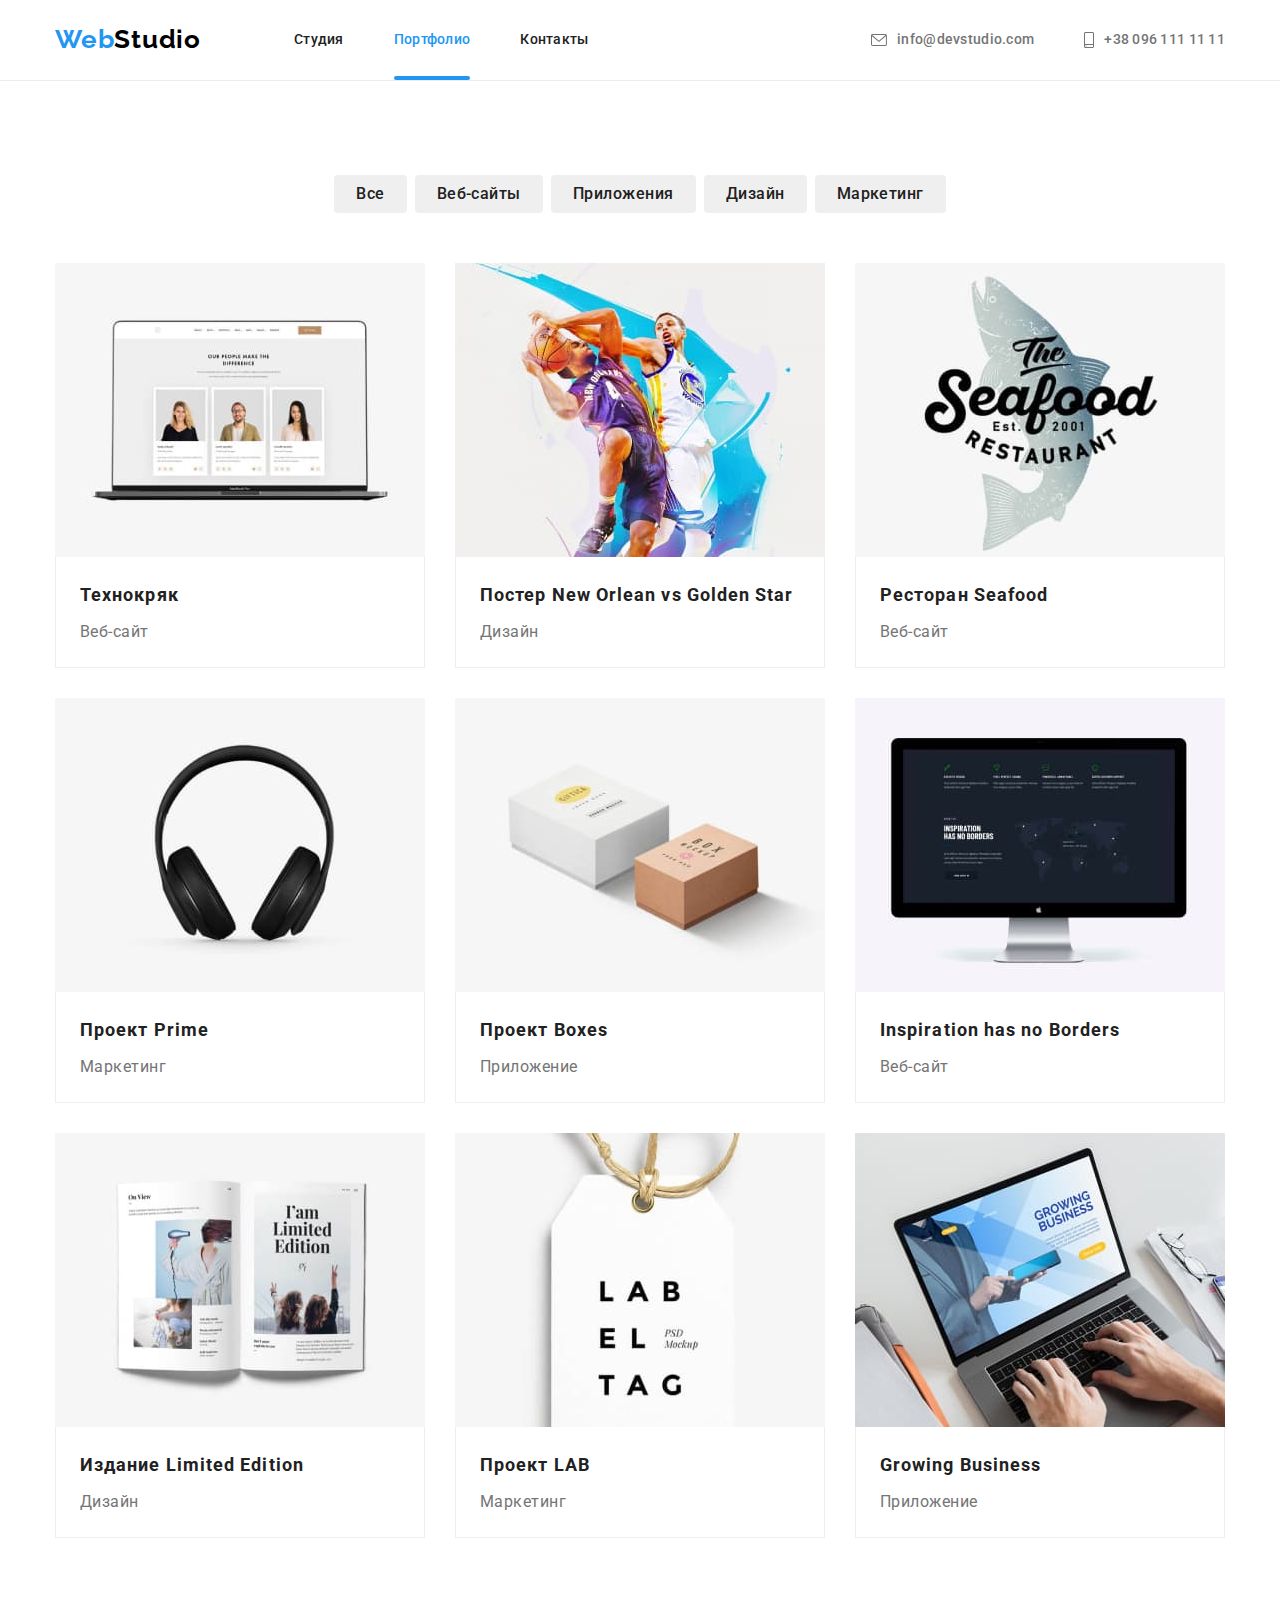
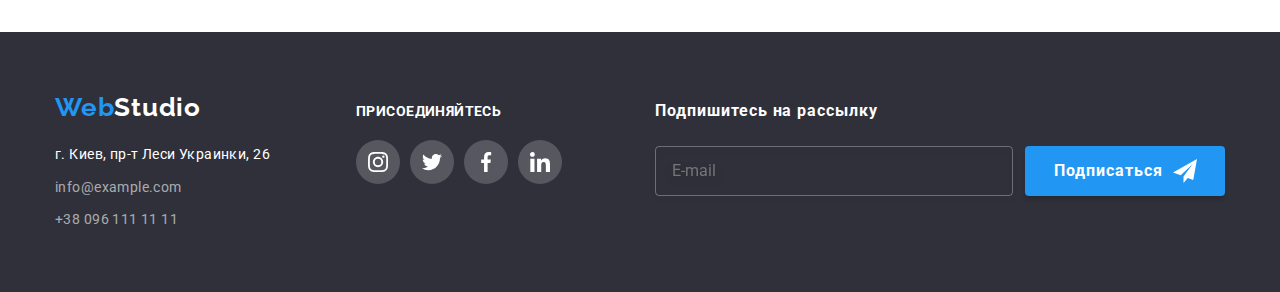
==== portfolio.html @ b0abca19 "Initial commit" ====
<!DOCTYPE html>
<html lang="ru">
  <head>
    <meta charset="UTF-8" />
    <meta http-equiv="X-UA-Compatible" content="IE=edge" />
    <meta name="viewport" content="width=device-width, initial-scale=1.0" />
    <title>WebStudio</title>
    <link
      href="https://fonts.googleapis.com/css2?family=Raleway:wght@700&family=Roboto:wght@400;500;700;900&display=swap"
      rel="stylesheet"
    />
    <link
      rel="stylesheet"
      href="https://cdnjs.cloudflare.com/ajax/libs/modern-normalize/1.1.0/modern-normalize.min.css"
    />
    <link rel="stylesheet" href="./css/portfolio.css" />
  </head>

  <body>
    <header class="page-header">
      <div class="container nav-box">
        <nav class="site-nav">
          <a class="link-logo link" href="./index.html"
            ><span class="logo">Web</span>Studio</a
          >

          <ul class="site-nav-list list">
            <li class="site-nav-item">
              <a class="site-nav-link link" href="./index.html">Студия</a>
            </li>
            <li class="site-nav-item">
              <a class="site-nav-link link active-page" href="./portfolio.html"
                >Портфолио</a
              >
            </li>
            <li class="site-nav-item">
              <a class="site-nav-link link" href="./">Контакты</a>
            </li>
          </ul>
        </nav>
        <ul class="contact-list list">
          <li class="contact-list-item">
            <a class="contact-link link" href="mailto:info@devstudio.com">
              <svg class="contacts-icon" width="16px" height="12px">
                <use href="./image/icon/sprite.svg#icon-mail"></use>
              </svg>
              info@devstudio.com</a
            >
          </li>
          <li class="contact-list-item">
            <a class="contact-link link" href="tel:+380961111111">
              <svg class="contacts-icon" width="10px" height="16px">
                <use href="./image/icon/sprite.svg#icon-phone"></use>
              </svg>
              +38 096 111 11 11</a
            >
          </li>
        </ul>
      </div>
    </header>

    <main>
      <section class="section">
        <div class="container">
          <ul class="list list-btn">
            <li class="list-btn-item">
              <button class="btn" type="button">Все</button>
            </li>
            <li class="list-btn-item">
              <button class="btn" type="button">Веб-сайты</button>
            </li>
            <li class="list-btn-item">
              <button class="btn" type="button">Приложения</button>
            </li>
            <li class="list-btn-item">
              <button class="btn" type="button">Дизайн</button>
            </li>
            <li class="list-btn-item">
              <button class="btn" type="button">Маркетинг</button>
            </li>
          </ul>

          <ul class="list list-cards">
            <li class="list-cards-item">
              <a class="link-cards" href="">
                <div class="description">
                  <img
                    class="image"
                    width="370"
                    src="./image/portfolio/technohryak.jpg"
                    alt="Технохряк"
                  />
                  <p class="text-description">
                    Ресурс предлагает комплексные предложения с разным уровнем
                    функционала и сервисов. Все это позволит посетителю получить
                    исчерпывающие сведения о компании или частном лице.
                  </p>
                </div>
                <div class="cards-name">
                  <h2 class="main-content-title">Технокряк</h2>
                  <p class="main-content-item">Веб-сайт</p>
                </div>
              </a>
            </li>
            <li class="list-cards-item">
              <a class="link-cards" href="">
                <div class="description">
                  <img
                    class="image"
                    width="370"
                    src="./image/portfolio/poster.jpg"
                    alt="Постер"
                  />
                  <p class="text-description">
                    Ресурс предлагает комплексные предложения с разным уровнем
                    функционала и сервисов. Все это позволит посетителю получить
                    исчерпывающие сведения о компании или частном лице.
                  </p>
                </div>
                <div class="cards-name">
                  <h2 class="main-content-title">
                    Постер <span lang="en">New Orlean vs Golden Star</span>
                  </h2>
                  <p class="main-content-item">Дизайн</p>
                </div>
              </a>
            </li>
            <li class="list-cards-item">
              <a class="link-cards" href="">
                <div class="description">
                  <img
                    class="image"
                    width="370"
                    src="./image/portfolio/restoraunt.jpg"
                    alt="Ресторан"
                  />
                  <p class="text-description">
                    Ресурс предлагает комплексные предложения с разным уровнем
                    функционала и сервисов. Все это позволит посетителю получить
                    исчерпывающие сведения о компании или частном лице.
                  </p>
                </div>
                <div class="cards-name">
                  <h2 class="main-content-title">
                    Ресторан <span lang="en">Seafood</span>
                  </h2>
                  <p class="main-content-item">Веб-сайт</p>
                </div>
              </a>
            </li>
            <li class="list-cards-item">
              <a class="link-cards" href="">
                <div class="description">
                  <img
                    class="image"
                    width="370"
                    src="./image/portfolio/projectprime.jpg"
                    alt="Проэкт прайм"
                  />
                  <p class="text-description">
                    Ресурс предлагает комплексные предложения с разным уровнем
                    функционала и сервисов. Все это позволит посетителю получить
                    исчерпывающие сведения о компании или частном лице.
                  </p>
                </div>
                <div class="cards-name">
                  <h2 class="main-content-title">
                    Проект <span lang="en">Prime</span>
                  </h2>
                  <p class="main-content-item">Маркетинг</p>
                </div>
              </a>
            </li>
            <li class="list-cards-item">
              <a class="link-cards" href="">
                <div class="description">
                  <img
                    class="image"
                    width="370"
                    src="./image/portfolio/boxes.jpg"
                    alt="Проэкт коробки"
                  />
                  <p class="text-description">
                    Ресурс предлагает комплексные предложения с разным уровнем
                    функционала и сервисов. Все это позволит посетителю получить
                    исчерпывающие сведения о компании или частном лице.
                  </p>
                </div>
                <div class="cards-name">
                  <h2 class="main-content-title">Проект <span>Boxes</span></h2>
                  <p class="main-content-item">Приложение</p>
                </div>
              </a>
            </li>
            <li class="list-cards-item">
              <a class="link-cards" href="">
                <div class="description">
                  <img
                    class="image"
                    width="370"
                    src="./image/portfolio/inspiration.jpg"
                    alt="Технохряк"
                  />
                  <p class="text-description">
                    Ресурс предлагает комплексные предложения с разным уровнем
                    функционала и сервисов. Все это позволит посетителю получить
                    исчерпывающие сведения о компании или частном лице.
                  </p>
                </div>
                <div class="cards-name">
                  <h2 class="main-content-title" lang="en">
                    Inspiration has no Borders
                  </h2>
                  <p class="main-content-item">Веб-сайт</p>
                </div>
              </a>
            </li>
            <li class="list-cards-item">
              <a class="link-cards" href="">
                <div class="description">
                  <img
                    class="image"
                    width="370"
                    src="./image/portfolio/limited.jpg"
                    alt="Издание лимитед"
                  />
                  <p class="text-description">
                    Ресурс предлагает комплексные предложения с разным уровнем
                    функционала и сервисов. Все это позволит посетителю получить
                    исчерпывающие сведения о компании или частном лице.
                  </p>
                </div>
                <div class="cards-name">
                  <h2 class="main-content-title">
                    Издание <span lang="en">Limited Edition</span>
                  </h2>
                  <p class="main-content-item">Дизайн</p>
                </div>
              </a>
            </li>
            <li class="list-cards-item">
              <a class="link-cards" href="">
                <div class="description">
                  <img
                    class="image"
                    width="370"
                    src="./image/portfolio/lab.jpg"
                    alt="Проэкт лаборатория"
                  />
                  <p class="text-description">
                    Ресурс предлагает комплексные предложения с разным уровнем
                    функционала и сервисов. Все это позволит посетителю получить
                    исчерпывающие сведения о компании или частном лице.
                  </p>
                </div>
                <div class="cards-name">
                  <h2 class="main-content-title">
                    Проект <span lang="en">LAB</span>
                  </h2>
                  <p class="main-content-item">Маркетинг</p>
                </div>
              </a>
            </li>
            <li class="list-cards-item">
              <a class="link-cards" href="">
                <div class="description">
                  <img
                    class="image"
                    width="370"
                    src="./image/portfolio/growing.jpg"
                    alt="Гроувинг бизнес"
                  />
                  <p class="text-description">
                    Ресурс предлагает комплексные предложения с разным уровнем
                    функционала и сервисов. Все это позволит посетителю получить
                    исчерпывающие сведения о компании или частном лице.
                  </p>
                </div>
                <div class="cards-name">
                  <h2 class="main-content-title">
                    <span lang="en">Growing Business</span>
                  </h2>
                  <p class="main-content-item">Приложение</p>
                </div>
              </a>
            </li>
          </ul>
        </div>
      </section>
    </main>

    <footer class="footer">
      <div class="container foot">
        <div class="foot-left">
          <a class="link-logo link logo-foot" href="./index.html"
            ><span class="logo">Web</span
            ><span class="logo-item">Studio</span></a
          >
          <address class="foot-info">
            <p class="address">г. Киев, пр-т Леси Украинки, 26</p>
            <ul class="list">
              <li class="foot-list">
                <a class="address-item link" href="mailto:info@example.com"
                  >info@example.com</a
                >
              </li>
              <li class="foot-list">
                <a class="address-item link" href="tel:+380961111111"
                  >+38 096 111 11 11</a
                >
              </li>
            </ul>
          </address>
        </div>
        <div class="foot-right">
          <p class="text-foot">присоединяйтесь</p>
          <ul class="list soc-list">
            <li class="soc-list-item">
              <a class="soc-link" href="">
                <svg class="foot-icon" width="20px" height="20px">
                  <use href="./image/icon/sprite.svg#icon-instagram"></use>
                </svg>
              </a>
            </li>
            <li class="soc-list-item">
              <a class="soc-link" href="">
                <svg class="foot-icon" width="20px" height="20px">
                  <use href="./image/icon/sprite.svg#icon-twitter"></use>
                </svg>
              </a>
            </li>
            <li class="soc-list-item">
              <a class="soc-link" href="">
                <svg class="foot-icon" width="20px" height="20px">
                  <use href="./image/icon/sprite.svg#icon-facebook"></use>
                </svg>
              </a>
            </li>
            <li class="soc-list-item">
              <a class="soc-link" href="">
                <svg class="foot-icon" width="20px" height="20px">
                  <use href="./image/icon/sprite.svg#icon-linkedin"></use>
                </svg>
              </a>
            </li>
          </ul>
        </div>
        <div class="foot-form">
          <strong class="foot-label">Подпишитесь на рассылку</strong>
          <div class="form">
            <form></form>
            <input placeholder="E-mail" class="form-foot" type="email" name="user-mail">
        
            <button class="btn-foot" type="submit">
              Подписаться
              <svg class="foot-icon-form" width="24px" height="24px">
                <use href="./image/icon/sprite-form.svg#icon-airplane"></use>
              </svg>
            </button>
          </div>
        
        </div>
      </div>
    </footer>
  </body>
</html>
---- css/portfolio.css ----
:root {
  --primary-text-color: #212121;
  --secondary-text-color: #757575;
  --primary-white-color: #ffffff;
  --accent-color: #2196f3;
  --duration: 250ms;
  --timing-function: cubic-bezier(0.4, 0, 0.2, 1);
}

body {
  background-color: var(--primary-white-color);
  font-family: "Roboto", sans-serif;
}

a {
  color: var(--primary-text-color);
  text-decoration: none;
}

.container {
  width: 1200px;
  padding-left: 15px;
  padding-right: 15px;
  margin-left: auto;
  margin-right: auto;
}

.section {
  padding-top: 94px;
  padding-bottom: 94px;
}

h1,
h2,
h3,
p,
ul {
  padding: 0;
  margin: 0;
}

img {
  display: block;
}

.link-logo {
  color: #000000;
  font-family: "Raleway", sans-serif;
  font-weight: 700;
  font-size: 26px;
  line-height: 1.19;
  letter-spacing: 0.03em;
  margin-right: 93px;
  padding-top: 24px;
  padding-bottom: 25px;
  display: inline-block;
}

.logo {
  color: var(--accent-color);
}

.active-page {
  color: var(--accent-color);
}

.site-nav-list {
  font-weight: 500;
  font-size: 14px;
  line-height: 1.14;
  letter-spacing: 0.02em;
  color: var(--primary-text-color);
  display: flex;
  width: 294px;
}

.site-nav-link {
  display: inline-block;
  position: relative;
  padding-top: 32px;
  padding-bottom: 32px;
  transition: color var(--duration) var(--timing-function);
}

.active-page::after {
  position: absolute;
  bottom: 0;
  left: 0;
  content: "";
  display: block;
  width: 100%;
  height: 4px;
  background-color: #2196f3;
  border-radius: 2px;
}

.site-nav-link:hover::after {
  position: absolute;
  bottom: 0;
  left: 0;
  content: "";
  display: block;
  width: 100%;
  height: 4px;
  background-color: #2196f3;
  border-radius: 2px;
}

.site-nav-link:hover,
.site-nav-link:focus {
  color: var(--accent-color);
}

.site-nav-item {
  color: black;
}

.site-nav {
  display: flex;
}

.site-nav-item:not(:last-child) {
  margin-right: 50px;
}

.page-header {
  border-bottom: 1px solid #ececec;
}

.nav-box {
  display: flex;
  align-items: center;
}

nav {
  margin-right: auto;
}

.list {
  list-style-type: none;
}

.contact-list {
  display: flex;
}

.contact-list-item:not(:last-child) {
  margin-right: 50px;
}

.contact-link {
  font-weight: 500;
  font-size: 14px;
  line-height: 1.14;
  letter-spacing: 0.02em;
  color: var(--secondary-text-color);
  display: flex;
  padding-top: 32px;
  padding-bottom: 32px;
  align-items: center;
  transition: color var(--duration) var(--timing-function);
}

.contact-link:hover,
.contact-link:focus {
  color: var(--accent-color);
}

.contacts-icon {
  margin-right: 10px;
  fill: currentColor;
}

.btn {
  font-family: inherit;
  font-weight: 500;
  font-size: 16px;
  line-height: 1.62;
  letter-spacing: 0.03em;
  color: var(--primary-text-color);
  border: none;
  padding: 6px 22px;
  border-radius: 4px;
  cursor: pointer;
  transition: background-color var(--duration) var(--timing-function),
    color var(--duration) var(--timing-function),
    box-shadow var(--duration) var(--timing-function);
}

.btn:hover,
.btn:focus {
  color: var(--primary-white-color);
  background-color: var(--accent-color);
  box-shadow: 0px 3px 1px rgba(0, 0, 0, 0.1), 0px 1px 2px rgba(0, 0, 0, 0.08),
    0px 2px 2px rgba(0, 0, 0, 0.12);
}

.list-btn {
  display: flex;
  justify-content: center;
  margin-bottom: 50px;
}

.list-btn-item:not(:last-child) {
  margin-right: 8px;
}

.main-content-title {
  font-weight: 700;
  font-size: 18px;
  line-height: 2;
  letter-spacing: 0.06em;
  margin-bottom: 4px;
}

.main-content-item {
  color: var(--secondary-text-color);
  line-height: 1.87;
  letter-spacing: 0.03em;
}

.list-cards {
  display: flex;
  flex-wrap: wrap;
}

.list-cards-item {
  margin-right: 30px;
  margin-bottom: 30px;
}

.list-cards-item:nth-child(3n) {
  margin-right: 0;
}

.list-cards-item:nth-child(n + 7) {
  margin-bottom: 0;
}

.cards-name {
  padding: 20px 24px;
  border-bottom-width: 1px;
  border-bottom-style: solid;
  border-bottom-color: #eeeeee;
  border-right-width: 1px;
  border-right-style: solid;
  border-right-color: #eeeeee;
  border-left-width: 1px;
  border-left-style: solid;
  border-left-color: #eeeeee;
}

.link-cards {
  display: block;
  transition: box-shadow var(--duration) var(--timing-function);
}

.link-cards:hover,
.link-cards:focus {
  box-shadow: 0px 1px 1px rgba(0, 0, 0, 0.12), 0px 4px 4px rgba(0, 0, 0, 0.06),
    1px 4px 6px rgba(0, 0, 0, 0.16);
}

.link-cards:hover .text-description,
.link-cards:focus .text-description {
  transform: translateY(0);
}

.text-description {
  position: absolute;
  top: 0;
  left: 0;
  width: 100%;
  height: 100%;
  padding: 63px 24px;
  font-family: "Roboto";
  font-style: normal;
  font-weight: 400;
  font-size: 18px;
  line-height: 1.5;
  letter-spacing: 0.03em;
  color: #ffffff;
  background-color: rgba(33, 150, 243, 0.9);
  transform: translateY(101%);
  transition: transform var(--duration) var(--timing-function);
}

.image {
  display: block;
  width: auto;
  height: 100%;
}

.description {
  position: relative;
  overflow: hidden;
}

address {
  font-style: normal;
}

.footer {
  background-color: #2f303a;
  padding-top: 60px;
  padding-bottom: 60px;
}

.foot {
  display: flex;
  align-items: baseline;
}

.address {
  font-size: 14px;
  line-height: 1.71;
  letter-spacing: 0.03em;
  color: var(--primary-white-color);
  display: block;
  margin-bottom: 9px;
}

.address-item {
  font-size: 14px;
  line-height: 1.71;
  letter-spacing: 0.03em;
  color: rgba(255, 255, 255, 0.6);
}

.foot-list:not(:last-child) {
  margin-bottom: 9px;
}

.logo-item {
  font-weight: 700;
  font-size: 26px;
  line-height: 1.19;
  letter-spacing: 0.03em;
  color: var(--primary-white-color);
}

.logo-foot {
  display: block;
  margin-bottom: 20px;
  margin-right: 0;
  padding: 0;
}

.foot-left {
  width: 231px;
  margin-right: 70px;
}

.foot-right {
  width: 206px;
  display: block;
}

.text-foot {
  font-style: normal;
  font-weight: 700;
  font-size: 14px;
  line-height: 1.14;
  letter-spacing: 0.03em;
  text-transform: uppercase;
  color: var(--primary-white-color);
  margin-bottom: 20px;
}

.soc-list {
  display: flex;
}

.soc-list-item {
  background: rgba(255, 255, 255, 0.1);
  border-radius: 50%;
  width: 44px;
  height: 44px;
  display: flex;
  justify-content: center;
  align-items: center;
}

.soc-list-item:not(:last-child) {
  margin-right: 10px;
}

.foot-icon {
  fill: var(--primary-white-color);
}

.soc-link:hover,
.soc-link:focus {
  background-color: var(--accent-color);
}

.soc-link {
  display: flex;
  justify-content: center;
  align-items: center;
  width: 100%;
  height: 100%;
  background: rgba(255, 255, 255, 0.1);
  border-radius: 50px;
  transition: background-color var(--duration) var(--timing-function);
}

.foot-form {
  display: block;
  margin-left: 93px;
  width: 570px;
}

.form-foot {
  width: 358px;
  height: 50px;
  background-color: var(--background-color);
  border: 1px solid rgba(255, 255, 255, 0.3);
  filter: drop-shadow(0px 4px 4px rgba(0, 0, 0, 0.15));
  border-radius: 4px;
  padding-top: 15px;
  padding-bottom: 15px;
  padding-left: 16px;
  padding-right: 16px;
  display: flex;
  color: var(--primary-white-color);
}

.form {
  display: flex;
}

.foot-label {
  font-family: "Roboto";
  font-style: normal;
  font-weight: 700;
  font-size: 16px;
  line-height: 1.87;
  display: flex;
  align-items: center;
  text-align: center;
  letter-spacing: 0.06em;
  color: var(--primary-white-color);
  margin-bottom: 20px;
}

.btn-foot {
  display: flex;
  cursor: pointer;
  background: #2196f3;
  box-shadow: 0px 4px 4px rgba(0, 0, 0, 0.15);
  border: none;
  border-radius: 4px;
  width: 200px;
  height: 50px;
  align-items: center;
  text-align: center;
  margin-left: 12px;
  font-family: "Roboto";
  font-style: normal;
  font-weight: 700;
  font-size: 16px;
  line-height: 1.87;
  text-align: center;
  letter-spacing: 0.06em;
  color: var(--primary-white-color);
  padding-top: 10px;
  padding-bottom: 10px;
  padding-left: 29px;
  padding-right: 28px;
}

.foot-icon-form {
  margin-left: 10px;
}
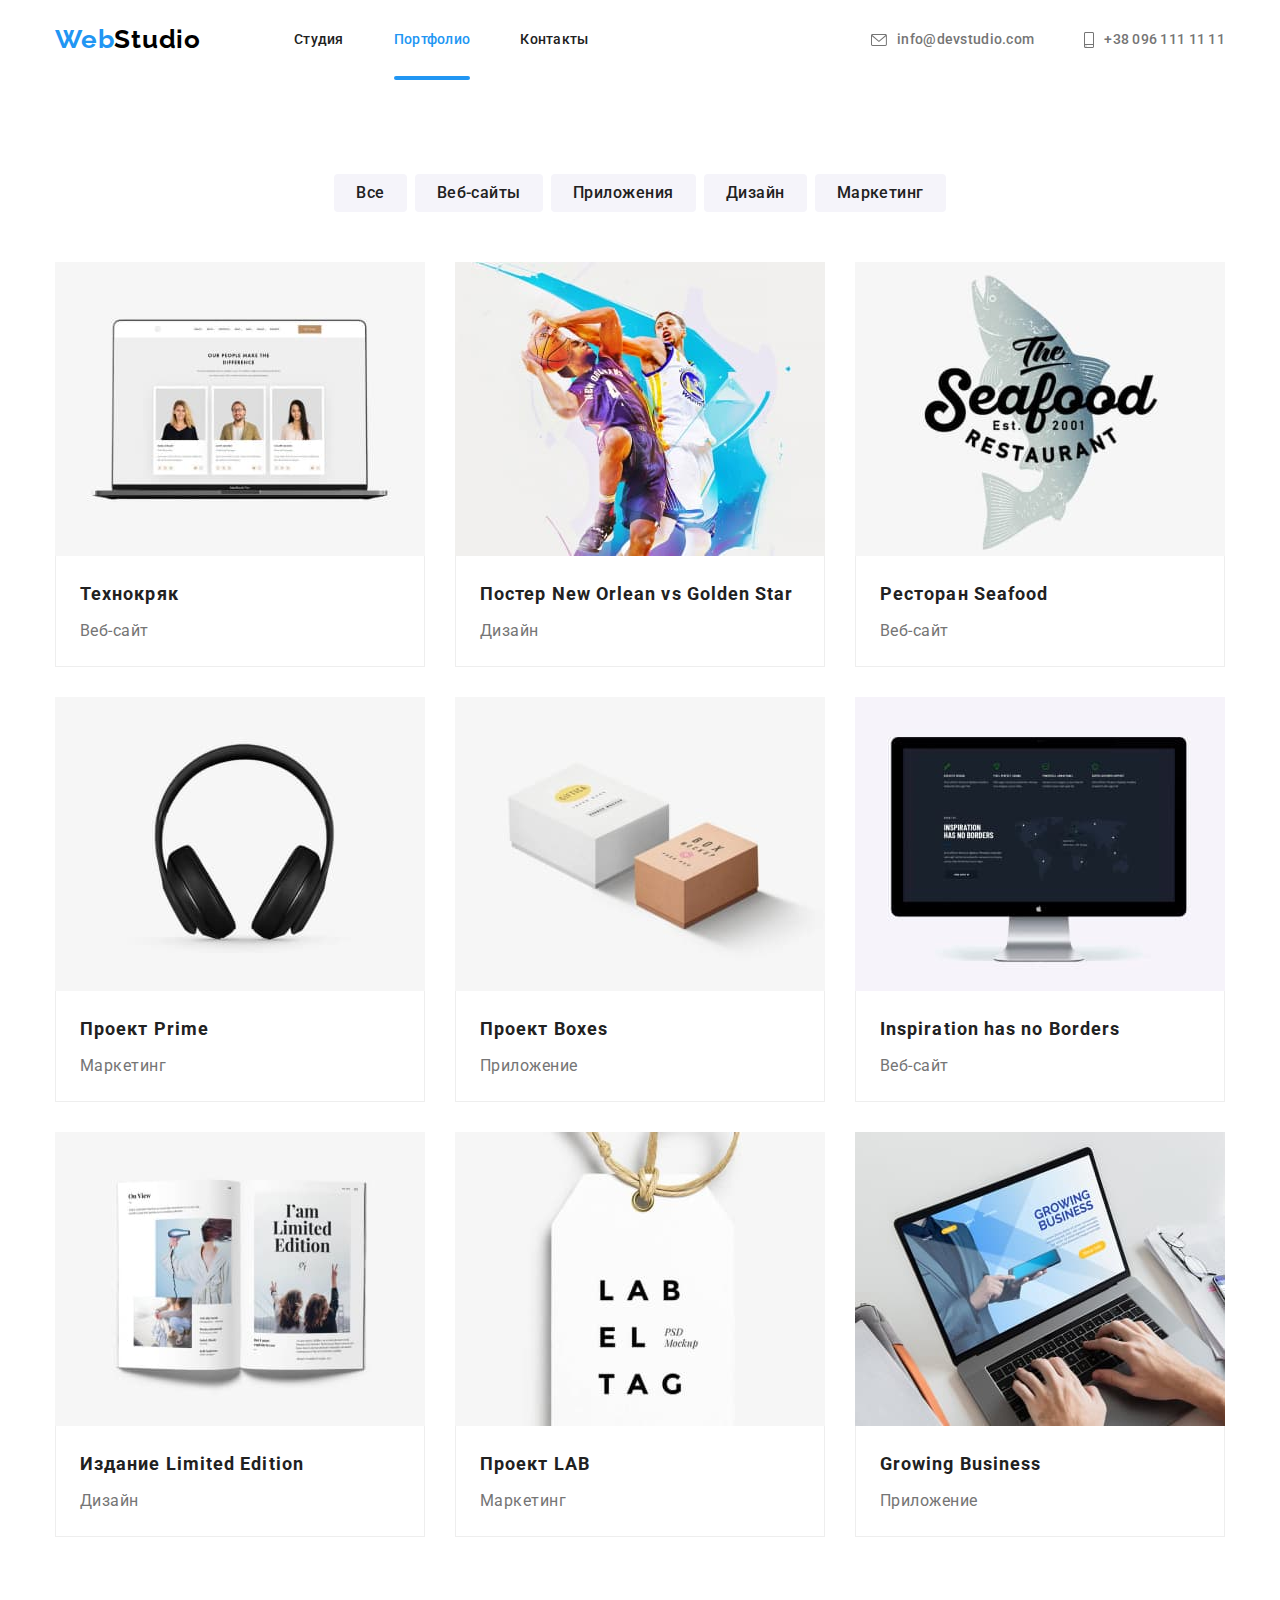
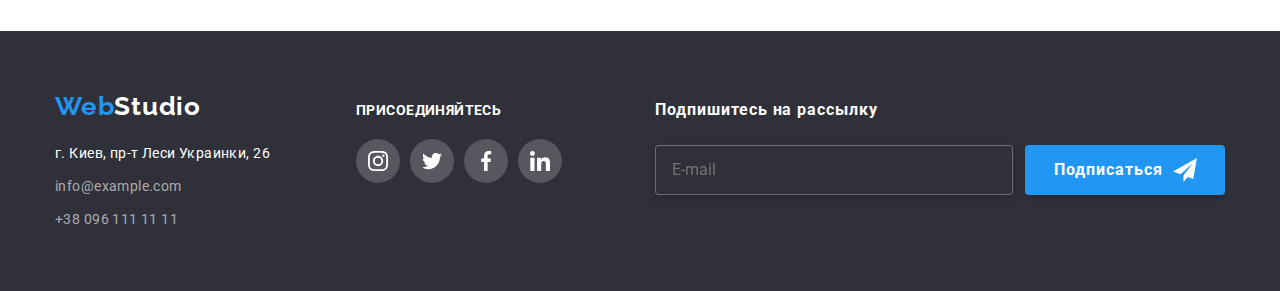
==== commit 653b4030: "sass edits" ====
--- a/portfolio.html
+++ b/portfolio.html
@@ -13,43 +13,43 @@
       rel="stylesheet"
       href="https://cdnjs.cloudflare.com/ajax/libs/modern-normalize/1.1.0/modern-normalize.min.css"
     />
-    <link rel="stylesheet" href="./css/portfolio.css" />
+    <link rel="stylesheet" href="./css/main.min.css" />
   </head>
 
   <body>
-    <header class="page-header">
-      <div class="container nav-box">
-        <nav class="site-nav">
-          <a class="link-logo link" href="./index.html"
+    <header class="page__header">
+      <div class="container nav__box">
+        <nav class="site__nav">
+          <a class="link__logo link" href="./index.html"
             ><span class="logo">Web</span>Studio</a
           >
 
-          <ul class="site-nav-list list">
-            <li class="site-nav-item">
-              <a class="site-nav-link link" href="./index.html">Студия</a>
-            </li>
-            <li class="site-nav-item">
-              <a class="site-nav-link link active-page" href="./portfolio.html"
+          <ul class="site__nav-list list">
+            <li class="site__nav-item">
+              <a class="site__nav-link link" href="./index.html">Студия</a>
+            </li>
+            <li class="site__nav-item">
+              <a class="site__nav-link link active__page" href="./portfolio.html"
                 >Портфолио</a
               >
             </li>
-            <li class="site-nav-item">
-              <a class="site-nav-link link" href="./">Контакты</a>
+            <li class="site__nav-item">
+              <a class="site__nav-link link" href="./">Контакты</a>
             </li>
           </ul>
         </nav>
-        <ul class="contact-list list">
-          <li class="contact-list-item">
-            <a class="contact-link link" href="mailto:info@devstudio.com">
-              <svg class="contacts-icon" width="16px" height="12px">
+        <ul class="contact__list list">
+          <li class="contact__list-item">
+            <a class="contact__link link" href="mailto:info@devstudio.com">
+              <svg class="contacts__icon" width="16px" height="12px">
                 <use href="./image/icon/sprite.svg#icon-mail"></use>
               </svg>
               info@devstudio.com</a
             >
           </li>
-          <li class="contact-list-item">
-            <a class="contact-link link" href="tel:+380961111111">
-              <svg class="contacts-icon" width="10px" height="16px">
+          <li class="contact__list-item">
+            <a class="contact__link link" href="tel:+380961111111">
+              <svg class="contacts__icon" width="10px" height="16px">
                 <use href="./image/icon/sprite.svg#icon-phone"></use>
               </svg>
               +38 096 111 11 11</a
@@ -62,27 +62,27 @@
     <main>
       <section class="section">
         <div class="container">
-          <ul class="list list-btn">
-            <li class="list-btn-item">
-              <button class="btn" type="button">Все</button>
-            </li>
-            <li class="list-btn-item">
-              <button class="btn" type="button">Веб-сайты</button>
-            </li>
-            <li class="list-btn-item">
-              <button class="btn" type="button">Приложения</button>
-            </li>
-            <li class="list-btn-item">
-              <button class="btn" type="button">Дизайн</button>
-            </li>
-            <li class="list-btn-item">
-              <button class="btn" type="button">Маркетинг</button>
+          <ul class="list list__btn">
+            <li class="list__btn-item">
+              <button class="btn__port" type="button">Все</button>
+            </li>
+            <li class="list__btn-item">
+              <button class="btn__port" type="button">Веб-сайты</button>
+            </li>
+            <li class="list__btn-item">
+              <button class="btn__port" type="button">Приложения</button>
+            </li>
+            <li class="list__btn-item">
+              <button class="btn__port" type="button">Дизайн</button>
+            </li>
+            <li class="list__btn-item">
+              <button class="btn__port" type="button">Маркетинг</button>
             </li>
           </ul>
 
-          <ul class="list list-cards">
-            <li class="list-cards-item">
-              <a class="link-cards" href="">
+          <ul class="list list__cards">
+            <li class="list__cards-item">
+              <a class="link__cards" href="">
                 <div class="description">
                   <img
                     class="image"
@@ -90,20 +90,20 @@
                     src="./image/portfolio/technohryak.jpg"
                     alt="Технохряк"
                   />
-                  <p class="text-description">
-                    Ресурс предлагает комплексные предложения с разным уровнем
-                    функционала и сервисов. Все это позволит посетителю получить
-                    исчерпывающие сведения о компании или частном лице.
-                  </p>
-                </div>
-                <div class="cards-name">
-                  <h2 class="main-content-title">Технокряк</h2>
-                  <p class="main-content-item">Веб-сайт</p>
-                </div>
-              </a>
-            </li>
-            <li class="list-cards-item">
-              <a class="link-cards" href="">
+                  <p class="text__description">
+                    Ресурс предлагает комплексные предложения с разным уровнем
+                    функционала и сервисов. Все это позволит посетителю получить
+                    исчерпывающие сведения о компании или частном лице.
+                  </p>
+                </div>
+                <div class="cards__name">
+                  <h2 class="main__content-title">Технокряк</h2>
+                  <p class="main__content-item">Веб-сайт</p>
+                </div>
+              </a>
+            </li>
+            <li class="list__cards-item">
+              <a class="link__cards" href="">
                 <div class="description">
                   <img
                     class="image"
@@ -111,22 +111,22 @@
                     src="./image/portfolio/poster.jpg"
                     alt="Постер"
                   />
-                  <p class="text-description">
-                    Ресурс предлагает комплексные предложения с разным уровнем
-                    функционала и сервисов. Все это позволит посетителю получить
-                    исчерпывающие сведения о компании или частном лице.
-                  </p>
-                </div>
-                <div class="cards-name">
-                  <h2 class="main-content-title">
+                  <p class="text__description">
+                    Ресурс предлагает комплексные предложения с разным уровнем
+                    функционала и сервисов. Все это позволит посетителю получить
+                    исчерпывающие сведения о компании или частном лице.
+                  </p>
+                </div>
+                <div class="cards__name">
+                  <h2 class="main__content-title">
                     Постер <span lang="en">New Orlean vs Golden Star</span>
                   </h2>
-                  <p class="main-content-item">Дизайн</p>
-                </div>
-              </a>
-            </li>
-            <li class="list-cards-item">
-              <a class="link-cards" href="">
+                  <p class="main__content-item">Дизайн</p>
+                </div>
+              </a>
+            </li>
+            <li class="list__cards-item">
+              <a class="link__cards" href="">
                 <div class="description">
                   <img
                     class="image"
@@ -134,22 +134,22 @@
                     src="./image/portfolio/restoraunt.jpg"
                     alt="Ресторан"
                   />
-                  <p class="text-description">
-                    Ресурс предлагает комплексные предложения с разным уровнем
-                    функционала и сервисов. Все это позволит посетителю получить
-                    исчерпывающие сведения о компании или частном лице.
-                  </p>
-                </div>
-                <div class="cards-name">
-                  <h2 class="main-content-title">
+                  <p class="text__description">
+                    Ресурс предлагает комплексные предложения с разным уровнем
+                    функционала и сервисов. Все это позволит посетителю получить
+                    исчерпывающие сведения о компании или частном лице.
+                  </p>
+                </div>
+                <div class="cards__name">
+                  <h2 class="main__content-title">
                     Ресторан <span lang="en">Seafood</span>
                   </h2>
-                  <p class="main-content-item">Веб-сайт</p>
-                </div>
-              </a>
-            </li>
-            <li class="list-cards-item">
-              <a class="link-cards" href="">
+                  <p class="main__content-item">Веб-сайт</p>
+                </div>
+              </a>
+            </li>
+            <li class="list__cards-item">
+              <a class="link__cards" href="">
                 <div class="description">
                   <img
                     class="image"
@@ -157,22 +157,22 @@
                     src="./image/portfolio/projectprime.jpg"
                     alt="Проэкт прайм"
                   />
-                  <p class="text-description">
-                    Ресурс предлагает комплексные предложения с разным уровнем
-                    функционала и сервисов. Все это позволит посетителю получить
-                    исчерпывающие сведения о компании или частном лице.
-                  </p>
-                </div>
-                <div class="cards-name">
-                  <h2 class="main-content-title">
+                  <p class="text__description">
+                    Ресурс предлагает комплексные предложения с разным уровнем
+                    функционала и сервисов. Все это позволит посетителю получить
+                    исчерпывающие сведения о компании или частном лице.
+                  </p>
+                </div>
+                <div class="cards__name">
+                  <h2 class="main__content-title">
                     Проект <span lang="en">Prime</span>
                   </h2>
-                  <p class="main-content-item">Маркетинг</p>
-                </div>
-              </a>
-            </li>
-            <li class="list-cards-item">
-              <a class="link-cards" href="">
+                  <p class="main__content-item">Маркетинг</p>
+                </div>
+              </a>
+            </li>
+            <li class="list__cards-item">
+              <a class="link__cards" href="">
                 <div class="description">
                   <img
                     class="image"
@@ -180,20 +180,20 @@
                     src="./image/portfolio/boxes.jpg"
                     alt="Проэкт коробки"
                   />
-                  <p class="text-description">
-                    Ресурс предлагает комплексные предложения с разным уровнем
-                    функционала и сервисов. Все это позволит посетителю получить
-                    исчерпывающие сведения о компании или частном лице.
-                  </p>
-                </div>
-                <div class="cards-name">
-                  <h2 class="main-content-title">Проект <span>Boxes</span></h2>
-                  <p class="main-content-item">Приложение</p>
-                </div>
-              </a>
-            </li>
-            <li class="list-cards-item">
-              <a class="link-cards" href="">
+                  <p class="text__description">
+                    Ресурс предлагает комплексные предложения с разным уровнем
+                    функционала и сервисов. Все это позволит посетителю получить
+                    исчерпывающие сведения о компании или частном лице.
+                  </p>
+                </div>
+                <div class="cards__name">
+                  <h2 class="main__content-title">Проект <span>Boxes</span></h2>
+                  <p class="main__content-item">Приложение</p>
+                </div>
+              </a>
+            </li>
+            <li class="list__cards-item">
+              <a class="link__cards" href="">
                 <div class="description">
                   <img
                     class="image"
@@ -201,22 +201,22 @@
                     src="./image/portfolio/inspiration.jpg"
                     alt="Технохряк"
                   />
-                  <p class="text-description">
-                    Ресурс предлагает комплексные предложения с разным уровнем
-                    функционала и сервисов. Все это позволит посетителю получить
-                    исчерпывающие сведения о компании или частном лице.
-                  </p>
-                </div>
-                <div class="cards-name">
-                  <h2 class="main-content-title" lang="en">
+                  <p class="text__description">
+                    Ресурс предлагает комплексные предложения с разным уровнем
+                    функционала и сервисов. Все это позволит посетителю получить
+                    исчерпывающие сведения о компании или частном лице.
+                  </p>
+                </div>
+                <div class="cards__name">
+                  <h2 class="main__content-title" lang="en">
                     Inspiration has no Borders
                   </h2>
-                  <p class="main-content-item">Веб-сайт</p>
-                </div>
-              </a>
-            </li>
-            <li class="list-cards-item">
-              <a class="link-cards" href="">
+                  <p class="main__content-item">Веб-сайт</p>
+                </div>
+              </a>
+            </li>
+            <li class="list__cards-item">
+              <a class="link__cards" href="">
                 <div class="description">
                   <img
                     class="image"
@@ -224,22 +224,22 @@
                     src="./image/portfolio/limited.jpg"
                     alt="Издание лимитед"
                   />
-                  <p class="text-description">
-                    Ресурс предлагает комплексные предложения с разным уровнем
-                    функционала и сервисов. Все это позволит посетителю получить
-                    исчерпывающие сведения о компании или частном лице.
-                  </p>
-                </div>
-                <div class="cards-name">
-                  <h2 class="main-content-title">
+                  <p class="text__description">
+                    Ресурс предлагает комплексные предложения с разным уровнем
+                    функционала и сервисов. Все это позволит посетителю получить
+                    исчерпывающие сведения о компании или частном лице.
+                  </p>
+                </div>
+                <div class="cards__name">
+                  <h2 class="main__content-title">
                     Издание <span lang="en">Limited Edition</span>
                   </h2>
-                  <p class="main-content-item">Дизайн</p>
-                </div>
-              </a>
-            </li>
-            <li class="list-cards-item">
-              <a class="link-cards" href="">
+                  <p class="main__content-item">Дизайн</p>
+                </div>
+              </a>
+            </li>
+            <li class="list__cards-item">
+              <a class="link__cards" href="">
                 <div class="description">
                   <img
                     class="image"
@@ -247,22 +247,22 @@
                     src="./image/portfolio/lab.jpg"
                     alt="Проэкт лаборатория"
                   />
-                  <p class="text-description">
-                    Ресурс предлагает комплексные предложения с разным уровнем
-                    функционала и сервисов. Все это позволит посетителю получить
-                    исчерпывающие сведения о компании или частном лице.
-                  </p>
-                </div>
-                <div class="cards-name">
-                  <h2 class="main-content-title">
+                  <p class="text__description">
+                    Ресурс предлагает комплексные предложения с разным уровнем
+                    функционала и сервисов. Все это позволит посетителю получить
+                    исчерпывающие сведения о компании или частном лице.
+                  </p>
+                </div>
+                <div class="cards__name">
+                  <h2 class="main__content-title">
                     Проект <span lang="en">LAB</span>
                   </h2>
-                  <p class="main-content-item">Маркетинг</p>
-                </div>
-              </a>
-            </li>
-            <li class="list-cards-item">
-              <a class="link-cards" href="">
+                  <p class="main__content-item">Маркетинг</p>
+                </div>
+              </a>
+            </li>
+            <li class="list__cards-item">
+              <a class="link__cards" href="">
                 <div class="description">
                   <img
                     class="image"
@@ -270,17 +270,17 @@
                     src="./image/portfolio/growing.jpg"
                     alt="Гроувинг бизнес"
                   />
-                  <p class="text-description">
-                    Ресурс предлагает комплексные предложения с разным уровнем
-                    функционала и сервисов. Все это позволит посетителю получить
-                    исчерпывающие сведения о компании или частном лице.
-                  </p>
-                </div>
-                <div class="cards-name">
-                  <h2 class="main-content-title">
+                  <p class="text__description">
+                    Ресурс предлагает комплексные предложения с разным уровнем
+                    функционала и сервисов. Все это позволит посетителю получить
+                    исчерпывающие сведения о компании или частном лице.
+                  </p>
+                </div>
+                <div class="cards__name">
+                  <h2 class="main__content-title">
                     <span lang="en">Growing Business</span>
                   </h2>
-                  <p class="main-content-item">Приложение</p>
+                  <p class="main__content-item">Приложение</p>
                 </div>
               </a>
             </li>
@@ -291,69 +291,69 @@
 
     <footer class="footer">
       <div class="container foot">
-        <div class="foot-left">
-          <a class="link-logo link logo-foot" href="./index.html"
+        <div class="foot__left">
+          <a class="link__logo link logo__foot" href="./index.html"
             ><span class="logo">Web</span
-            ><span class="logo-item">Studio</span></a
+            ><span class="logo__item">Studio</span></a
           >
-          <address class="foot-info">
+          <address class="foot__info">
             <p class="address">г. Киев, пр-т Леси Украинки, 26</p>
             <ul class="list">
-              <li class="foot-list">
-                <a class="address-item link" href="mailto:info@example.com"
+              <li class="foot__list">
+                <a class="address__item link" href="mailto:info@example.com"
                   >info@example.com</a
                 >
               </li>
-              <li class="foot-list">
-                <a class="address-item link" href="tel:+380961111111"
+              <li class="foot__list">
+                <a class="address__item link" href="tel:+380961111111"
                   >+38 096 111 11 11</a
                 >
               </li>
             </ul>
           </address>
         </div>
-        <div class="foot-right">
-          <p class="text-foot">присоединяйтесь</p>
-          <ul class="list soc-list">
-            <li class="soc-list-item">
-              <a class="soc-link" href="">
-                <svg class="foot-icon" width="20px" height="20px">
+        <div class="foot__right">
+          <p class="text__foot">присоединяйтесь</p>
+          <ul class="list soc__list">
+            <li class="soc__list-item">
+              <a class="soc__link" href="">
+                <svg class="foot__icon" width="20px" height="20px">
                   <use href="./image/icon/sprite.svg#icon-instagram"></use>
                 </svg>
               </a>
             </li>
-            <li class="soc-list-item">
-              <a class="soc-link" href="">
-                <svg class="foot-icon" width="20px" height="20px">
+            <li class="soc__list-item">
+              <a class="soc__link" href="">
+                <svg class="foot__icon" width="20px" height="20px">
                   <use href="./image/icon/sprite.svg#icon-twitter"></use>
                 </svg>
               </a>
             </li>
-            <li class="soc-list-item">
-              <a class="soc-link" href="">
-                <svg class="foot-icon" width="20px" height="20px">
+            <li class="soc__list-item">
+              <a class="soc__link" href="">
+                <svg class="foot__icon" width="20px" height="20px">
                   <use href="./image/icon/sprite.svg#icon-facebook"></use>
                 </svg>
               </a>
             </li>
-            <li class="soc-list-item">
-              <a class="soc-link" href="">
-                <svg class="foot-icon" width="20px" height="20px">
+            <li class="soc__list-item">
+              <a class="soc__link" href="">
+                <svg class="foot__icon" width="20px" height="20px">
                   <use href="./image/icon/sprite.svg#icon-linkedin"></use>
                 </svg>
               </a>
             </li>
           </ul>
         </div>
-        <div class="foot-form">
-          <strong class="foot-label">Подпишитесь на рассылку</strong>
+        <div class="foot__form">
+          <strong class="foot__label">Подпишитесь на рассылку</strong>
           <div class="form">
             <form></form>
-            <input placeholder="E-mail" class="form-foot" type="email" name="user-mail">
+            <input placeholder="E-mail" class="form__foot" type="email" name="user-mail">
         
-            <button class="btn-foot" type="submit">
+            <button class="btn__foot-port" type="submit">
               Подписаться
-              <svg class="foot-icon-form" width="24px" height="24px">
+              <svg class="foot__icon-form" width="24px" height="24px">
                 <use href="./image/icon/sprite-form.svg#icon-airplane"></use>
               </svg>
             </button>
--- a/css/main.min.css
+++ b/css/main.min.css
@@ -0,0 +1,2 @@
+:root{--primary-text-color: #212121;--secondary-text-color: #757575;--primary-white-color: #ffffff;--accent-color: #2196f3;--background-color: #2f303a;--duration: 250ms;--timing-function: cubic-bezier(0.4, 0, 0.2, 1)}.vissual__hidden{position:absolute;white-space:nowrap;width:1px;height:1px;overflow:hidden;border:0;padding:0;margin:-1px;clip:rect(0 0 0 0);-webkit-clip-path:inset(50%);clip-path:inset(50%)}body{background-color:var(--primary-white-color);font-family:"Roboto", sans-serif}.section{padding-top:94px;padding-bottom:94px}.main__title{text-align:center;font-weight:700;font-size:36px;line-height:1.16;letter-spacing:0.03em;color:var(--primary-text-color);margin-top:0;margin-bottom:50px;margin-left:0;margin-right:0}.container{width:1200px;padding-left:15px;padding-right:15px;margin-left:auto;margin-right:auto}.list{list-style:none;margin:0;padding:0}a{color:var(--primary-text-color);text-decoration:none}h1,h2,h3,p,ul{margin:0}img{display:block}.page-header{border-bottom:1px solid #ececec}nav{margin-right:auto}.nav__box{display:-webkit-box;display:-ms-flexbox;display:flex;-webkit-box-align:center;-ms-flex-align:center;align-items:center}.link__logo{color:#000000;font-family:"Raleway", sans-serif;font-weight:700;font-size:26px;line-height:1.19;letter-spacing:0.03em;margin-right:93px;padding-top:24px;padding-bottom:25px;display:inline-block}.logo{color:var(--accent-color)}.active__page{color:var(--accent-color)}.active__page::after{position:absolute;bottom:0;left:0;content:"";display:block;width:100%;height:4px;background-color:#2196f3;border-radius:2px}.site__nav{display:-webkit-box;display:-ms-flexbox;display:flex}.site__nav-list{font-weight:500;font-size:14px;line-height:1.14;letter-spacing:0.02em;color:var(--primary-text-color);display:-webkit-box;display:-ms-flexbox;display:flex;width:294px}.site__nav-link{position:relative;display:inline-block;padding-top:32px;padding-bottom:32px;-webkit-transition:color var(--duration) var(--timing-function);transition:color var(--duration) var(--timing-function)}.site__nav-link:hover::after,.site__nav-link:focus::after{position:absolute;bottom:0;left:0;content:"";display:block;width:100%;height:4px;background-color:#2196f3;border-radius:2px}.site__nav-link:hover,.site__nav-link:focus{color:var(--accent-color)}.site__nav-item{color:black}.site__nav-item:not(:last-child){margin-right:50px}.contact__list{display:-webkit-box;display:-ms-flexbox;display:flex}.contact__list-item:not(:last-child){margin-right:50px}.contact__link{font-weight:500;font-size:14px;line-height:1.14;letter-spacing:0.02em;color:var(--secondary-text-color);display:-webkit-box;display:-ms-flexbox;display:flex;padding-top:32px;padding-bottom:32px;-webkit-box-align:center;-ms-flex-align:center;align-items:center;-webkit-transition:color var(--duration) var(--timing-function);transition:color var(--duration) var(--timing-function)}.contact__link:hover,.contact__link:focus{color:var(--accent-color);-webkit-transition:-webkit-transform var(--duration) var(--timing-function);transition:-webkit-transform var(--duration) var(--timing-function);transition:transform var(--duration) var(--timing-function);transition:transform var(--duration) var(--timing-function), -webkit-transform var(--duration) var(--timing-function)}.contacts__icon{margin-right:10px;fill:currentColor}.hero{background-color:var(--background-color);text-align:center;padding-top:200px;padding-bottom:200px;height:600px;min-width:1600px;background-image:-webkit-gradient(linear, left top, right top, from(rgba(47,48,58,0.4)), to(rgba(47,48,58,0.4))),url(../image/hero/back-hero.jpg);background-image:linear-gradient(to right, rgba(47,48,58,0.4), rgba(47,48,58,0.4)),url(../image/hero/back-hero.jpg);background-size:cover;background-repeat:no-repeat;background-position:center}.hero__title{font-family:"Roboto";font-style:normal;font-weight:900;font-size:44px;line-height:60px;letter-spacing:0.06em;text-transform:uppercase;color:var(--primary-white-color);width:696px;margin-top:0;margin-bottom:30px;margin-right:auto;margin-left:auto}.btn{font-family:inherit;font-weight:700;font-size:16px;line-height:1.87;letter-spacing:0.06em;background-color:var(--accent-color);color:var(--primary-white-color);cursor:pointer;padding:10px 32px;border:none;border-radius:4px;-webkit-box-shadow:0px 4px 4px rgba(0,0,0,0.15);box-shadow:0px 4px 4px rgba(0,0,0,0.15);-webkit-transition:background-color var(--duration) var(--timing-function),-webkit-box-shadow var(--duration) var(--timing-function);transition:background-color var(--duration) var(--timing-function),-webkit-box-shadow var(--duration) var(--timing-function);transition:background-color var(--duration) var(--timing-function),box-shadow var(--duration) var(--timing-function);transition:background-color var(--duration) var(--timing-function),box-shadow var(--duration) var(--timing-function),-webkit-box-shadow var(--duration) var(--timing-function)}.btn:hover{background-color:#188ce8}.backdrop{position:fixed;background-color:rgba(0,0,0,0.2);width:100%;height:100%;left:0px;top:0px;z-index:1;-webkit-transition:opacity var(--duration) var(--timing-function),visibility var(--duration) var(--timing-function);transition:opacity var(--duration) var(--timing-function),visibility var(--duration) var(--timing-function)}.is__hidden{opacity:0;visibility:hidden;pointer-events:none}.modal__wrapper{position:absolute;background-color:var(--primary-white-color);width:528px;padding-top:40px;padding-bottom:40px;padding-left:41px;padding-right:39px;left:50%;top:50%;-webkit-transform:translate(-50%, -45%);transform:translate(-50%, -45%);-webkit-box-shadow:0px 1px 3px rgba(0,0,0,0.12),0px 1px 1px rgba(0,0,0,0.14),0px 2px 1px rgba(0,0,0,0.2);box-shadow:0px 1px 3px rgba(0,0,0,0.12),0px 1px 1px rgba(0,0,0,0.14),0px 2px 1px rgba(0,0,0,0.2);border-radius:4px;-webkit-transition:-webkit-transform var(--duration) var(--timing-function);transition:-webkit-transform var(--duration) var(--timing-function);transition:transform var(--duration) var(--timing-function);transition:transform var(--duration) var(--timing-function), -webkit-transform var(--duration) var(--timing-function)}.backdrop.is__hidden .modal__wrapper{-webkit-transform:translate(-50%, -50%) scale(0.5);transform:translate(-50%, -50%) scale(0.5)}.modal__icon-btn{fill:#000000;-webkit-transition:fill var(--duration) var(--timing-function);transition:fill var(--duration) var(--timing-function)}.modal__btn{position:absolute;width:30px;height:30px;right:8px;top:8px;display:-webkit-box;display:-ms-flexbox;display:flex;-webkit-box-pack:center;-ms-flex-pack:center;justify-content:center;-webkit-box-align:center;-ms-flex-align:center;align-items:center;padding:0;border-radius:50%;cursor:pointer;border:1px solid rgba(0,0,0,0.1);background-color:transparent}.modal__btn:hover .modal__icon-btn{fill:#2196f3}.form__title{display:block;font-family:"Roboto";font-style:normal;font-weight:700;font-size:20px;line-height:1.15;text-align:center;letter-spacing:0.03em;margin-bottom:12px;color:var(--primary-text-color)}.form__group{display:block;margin-bottom:10px;position:relative}.form__icon{position:absolute;left:15px;top:30px;fill:var(--primary-text-color);-webkit-transition:fill var(--duration) var(--timing-function);transition:fill var(--duration) var(--timing-function)}.form__label{text-align:left;display:block;font-family:"Roboto";font-style:normal;font-weight:400;font-size:12px;line-height:1.16;letter-spacing:0.01em;color:var(--secondary-text-color);margin-bottom:4px}.form__input{width:100%;height:40px;padding:12px 16px 12px 42px;border:1px solid rgba(33,33,33,0.2);border-radius:4px;outline:transparent;-webkit-transition:border-color var(--duration) var(--timing-function);transition:border-color var(--duration) var(--timing-function)}.form__input:hover,.form__input:focus{border-color:var(--accent-color)}.form__input:hover{cursor:pointer}.form__input:focus+.form__icon{fill:var(--accent-color)}.comment__area{display:block;width:100%;height:120px;border:1px solid rgba(33,33,33,0.2);border-radius:4px;margin-bottom:20px;resize:none;padding:12px 16px;font-family:"Roboto";font-style:normal;font-weight:400;font-size:12px;line-height:1.16;letter-spacing:0.01em;color:rgba(117,117,117,0.5);-webkit-transition:border-color var(--duration) var(--timing-function);transition:border-color var(--duration) var(--timing-function);outline:transparent}.comment__area:hover,.comment__area:focus{border-color:var(--accent-color)}.form__policy-group{display:-webkit-box;display:-ms-flexbox;display:flex;margin-left:13px;-webkit-box-align:center;-ms-flex-align:center;align-items:center;margin-bottom:40px}.form__policy-description{font-family:"Roboto";font-style:normal;font-weight:400;font-size:14px;line-height:1.71;letter-spacing:0.03em;color:var(--secondary-text-color)}.modal-link{color:var(--accent-color);text-decoration:underline}.custom__checkbox{width:16px;height:15px;background-color:var(--primary-white-color);border:2px solid var(--primary-text-color);border-radius:2px;margin-right:7px;-webkit-transition:border-color var(--duration) var(--timing-function),background-color var(--duration) var(--timing-function),background-image var(--duration) var(--timing-function);transition:border-color var(--duration) var(--timing-function),background-color var(--duration) var(--timing-function),background-image var(--duration) var(--timing-function)}.custom__checkbox:hover{border-color:var(--accent-color)}.input__check{-webkit-appearance:none;-moz-appearance:none;appearance:none}.input__check:focus+.custom__checkbox{border-color:var(--accent-color)}.input__check:checked+.custom__checkbox{background-color:var(--accent-color);border-color:var(--accent-color);background-image:url(../image/icon/icon-check.svg);background-size:contain;background-position:center;background-origin:border-box}.submit__btn{width:200px}.list__ben{display:-webkit-box;display:-ms-flexbox;display:flex;padding:0;margin:0}.benefits__list{padding-bottom:0}.benefits__title{font-weight:700;font-size:14px;line-height:1.14;letter-spacing:0.03em;text-transform:uppercase;color:var(--primary-text-color);margin-bottom:0;margin-top:0}.benefits__item{font-size:14px;line-height:1.71;letter-spacing:0.03em;color:var(--secondary-text-color);margin-top:10px;margin-bottom:0}.list__ben-item{width:270px}.list__ben-item:not(:last-child){margin-right:30px}.icon__section{height:120px;background-color:#f5f4fa;margin-bottom:30px;display:-webkit-box;display:-ms-flexbox;display:flex;-webkit-box-pack:center;-ms-flex-pack:center;justify-content:center;-webkit-box-align:center;-ms-flex-align:center;align-items:center}.main__list{display:-webkit-box;display:-ms-flexbox;display:flex;padding:0}.main__list-item{position:relative;-ms-flex-preferred-size:calc((100% - 60px) / 3);flex-basis:calc((100% - 60px) / 3)}.main__list-item:not(:last-child){margin-right:30px}.label{position:absolute;bottom:0;height:70px;width:100%;background-color:rgba(47,48,58,0.8);display:-webkit-box;display:-ms-flexbox;display:flex;-webkit-box-align:center;-ms-flex-align:center;align-items:center;-webkit-box-pack:center;-ms-flex-pack:center;justify-content:center}.label__text{font-family:"Roboto";font-style:normal;font-weight:700;font-size:14px;line-height:16px;text-align:center;letter-spacing:0.03em;text-transform:uppercase;color:#ffffff}.team__list{display:-webkit-box;display:-ms-flexbox;display:flex;padding:0}.team__list-item:not(:last-child){margin-right:30px}.title__workers{font-weight:500;font-size:16px;line-height:1.18;letter-spacing:0.03em;color:var(--primary-text-color);margin-bottom:10px;text-align:center}.title__worker-item{line-height:1.18;letter-spacing:0.03em;color:var(--secondary-text-color);text-align:center;margin-bottom:16px}.social__list{display:-webkit-box;display:-ms-flexbox;display:flex;-webkit-box-pack:center;-ms-flex-pack:center;justify-content:center}.social__item{width:44px;height:44px}.social__item:not(:last-child){margin-right:10px}.social__link{width:100%;height:100%;display:-webkit-box;display:-ms-flexbox;display:flex;border-radius:50px;-webkit-box-pack:center;-ms-flex-pack:center;justify-content:center;-webkit-box-align:center;-ms-flex-align:center;align-items:center;-webkit-transition:background-color var(--duration) var(--timing-function);transition:background-color var(--duration) var(--timing-function)}.social__link:hover,.social__link:focus{background-color:var(--accent-color);-webkit-transition:-webkit-transform var(--duration) var(--timing-function);transition:-webkit-transform var(--duration) var(--timing-function);transition:transform var(--duration) var(--timing-function);transition:transform var(--duration) var(--timing-function), -webkit-transform var(--duration) var(--timing-function)}.social__link:hover .soc__icon,.social__link:focus .soc__icon{fill:var(--primary-white-color)}.soc__icon{fill:#afb1b8;-webkit-transition:fill var(--duration) var(--timing-function);transition:fill var(--duration) var(--timing-function)}.dimianenko,.repina,.tarasov,.ermakov{padding-top:30px;padding-bottom:30px}.team__list-item{width:270px;-webkit-box-shadow:0px 1px 3px rgba(0,0,0,0.12),0px 1px 1px rgba(0,0,0,0.14),0px 2px 1px rgba(0,0,0,0.2);box-shadow:0px 1px 3px rgba(0,0,0,0.12),0px 1px 1px rgba(0,0,0,0.14),0px 2px 1px rgba(0,0,0,0.2);border-radius:0px 0px 4px 4px;background-color:var(--primary-white-color)}.client__list{display:-webkit-box;display:-ms-flexbox;display:flex;-webkit-box-pack:center;-ms-flex-pack:center;justify-content:center;-webkit-box-align:center;-ms-flex-align:center;align-items:center}.client__list-item{width:170px;height:92px}.client__list-item:not(:last-child){margin-right:30px}.client__icon{fill:#afb1b8;-webkit-transition:fill var(--duration) var(--timing-function);transition:fill var(--duration) var(--timing-function)}.client__link{display:-webkit-box;display:-ms-flexbox;display:flex;-webkit-box-pack:center;-ms-flex-pack:center;justify-content:center;-webkit-box-align:center;-ms-flex-align:center;align-items:center;width:100%;height:100%;border:1px solid #afb1b8;border-radius:4px;-webkit-transition:border-color var(--duration) var(--timing-function);transition:border-color var(--duration) var(--timing-function)}.client__link:hover,.client__link:focus{border:1px solid var(--accent-color)}.client__link:hover .client__icon,.client__link:focus .client__icon{fill:var(--accent-color)}address{font-style:normal}.footer{background-color:#2f303a;padding-top:60px;padding-bottom:60px}.foot{display:-webkit-box;display:-ms-flexbox;display:flex;-webkit-box-align:baseline;-ms-flex-align:baseline;align-items:baseline}.address{font-size:14px;line-height:1.71;letter-spacing:0.03em;color:var(--primary-white-color);display:block;margin-bottom:9px}.address__item{font-size:14px;line-height:1.71;letter-spacing:0.03em;color:rgba(255,255,255,0.6)}.foot__list:not(:last-child){margin-bottom:9px}.logo__item{font-weight:700;font-size:26px;line-height:1.19;letter-spacing:0.03em;color:var(--primary-white-color)}.logo__foot{display:block;margin-bottom:20px;margin-right:156px;padding:0}.foot__left{width:231px;margin-right:70px}.foot__right{width:206px;display:block}.text__foot{font-style:normal;font-weight:700;font-size:14px;line-height:1.14;letter-spacing:0.03em;text-transform:uppercase;color:var(--primary-white-color);margin-bottom:20px}.soc__list{display:-webkit-box;display:-ms-flexbox;display:flex}.soc__list-item{background:rgba(255,255,255,0.1);border-radius:50%;width:44px;height:44px;display:-webkit-box;display:-ms-flexbox;display:flex;-webkit-box-pack:center;-ms-flex-pack:center;justify-content:center;-webkit-box-align:center;-ms-flex-align:center;align-items:center}.soc__list-item:not(:last-child){margin-right:10px}.foot__icon{fill:var(--primary-white-color)}.soc__link{display:-webkit-box;display:-ms-flexbox;display:flex;-webkit-box-pack:center;-ms-flex-pack:center;justify-content:center;-webkit-box-align:center;-ms-flex-align:center;align-items:center;width:100%;height:100%;background:rgba(255,255,255,0.1);border-radius:50px;-webkit-transition:background-color var(--duration) var(--timing-function);transition:background-color var(--duration) var(--timing-function)}.soc__link:hover,.soc__link:focus{background-color:var(--accent-color)}.foot__form{display:block;margin-left:93px;width:570px}.form__foot{width:358px;height:50px;background-color:var(--background-color);border:1px solid rgba(255,255,255,0.3);-webkit-filter:drop-shadow(0px 4px 4px rgba(0,0,0,0.15));filter:drop-shadow(0px 4px 4px rgba(0,0,0,0.15));border-radius:4px;padding-top:15px;padding-bottom:15px;padding-left:16px;padding-right:16px;display:-webkit-box;display:-ms-flexbox;display:flex;color:var(--primary-white-color)}.form{display:-webkit-box;display:-ms-flexbox;display:flex}.foot__label{font-family:"Roboto";font-style:normal;font-weight:700;font-size:16px;line-height:1.87;display:-webkit-box;display:-ms-flexbox;display:flex;-webkit-box-align:center;-ms-flex-align:center;align-items:center;text-align:center;letter-spacing:0.06em;color:var(--primary-white-color);margin-bottom:20px}.btn__foot{display:-webkit-box;display:-ms-flexbox;display:flex;width:200px;height:50px;-webkit-box-align:center;-ms-flex-align:center;align-items:center;margin-left:12px}.btn__foot-port{display:-webkit-box;display:-ms-flexbox;display:flex;cursor:pointer;background:#2196f3;-webkit-box-shadow:0px 4px 4px rgba(0,0,0,0.15);box-shadow:0px 4px 4px rgba(0,0,0,0.15);border:none;border-radius:4px;width:200px;height:50px;-webkit-box-align:center;-ms-flex-align:center;align-items:center;text-align:center;margin-left:12px;font-family:"Roboto";font-style:normal;font-weight:700;font-size:16px;line-height:1.87;text-align:center;letter-spacing:0.06em;color:var(--primary-white-color);padding-top:10px;padding-bottom:10px;padding-left:29px;padding-right:28px}.foot__icon-form{margin-left:10px}.btn__port{font-family:"Roboto";font-style:normal;font-weight:500;font-size:16px;line-height:26px;text-align:center;letter-spacing:0.03em;color:var(--primary-text-color);padding:6px 22px;background-color:#f5f4fa;cursor:pointer;border-radius:4px;border:none}.btn__port:hover,.btn__port:focus{color:var(--primary-white-color);background-color:var(--accent-color);-webkit-box-shadow:0px 3px 1px rgba(0,0,0,0.1),0px 1px 2px rgba(0,0,0,0.08),0px 2px 2px rgba(0,0,0,0.12);box-shadow:0px 3px 1px rgba(0,0,0,0.1),0px 1px 2px rgba(0,0,0,0.08),0px 2px 2px rgba(0,0,0,0.12)}.list__btn{display:-webkit-box;display:-ms-flexbox;display:flex;-webkit-box-pack:center;-ms-flex-pack:center;justify-content:center;margin-bottom:50px}.list__btn-item:not(:last-child){margin-right:8px}.main__content-title{font-weight:700;font-size:18px;line-height:2;letter-spacing:0.06em;margin-bottom:4px}.main__content-item{color:var(--secondary-text-color);line-height:1.87;letter-spacing:0.03em}.list__cards{display:-webkit-box;display:-ms-flexbox;display:flex;-ms-flex-wrap:wrap;flex-wrap:wrap}.list__cards-item{margin-right:30px;margin-bottom:30px}.list__cards-item:nth-child(3n){margin-right:0}.list__cards-item:nth-child(n+7){margin-bottom:0}.cards__name{padding:20px 24px;border-bottom-width:1px;border-bottom-style:solid;border-bottom-color:#eeeeee;border-right-width:1px;border-right-style:solid;border-right-color:#eeeeee;border-left-width:1px;border-left-style:solid;border-left-color:#eeeeee}.link__cards{display:block;-webkit-transition:-webkit-box-shadow var(--duration) var(--timing-function);transition:-webkit-box-shadow var(--duration) var(--timing-function);transition:box-shadow var(--duration) var(--timing-function);transition:box-shadow var(--duration) var(--timing-function), -webkit-box-shadow var(--duration) var(--timing-function)}.link__cards:hover,.link__cards:focus{-webkit-box-shadow:0px 1px 1px rgba(0,0,0,0.12),0px 4px 4px rgba(0,0,0,0.06),1px 4px 6px rgba(0,0,0,0.16);box-shadow:0px 1px 1px rgba(0,0,0,0.12),0px 4px 4px rgba(0,0,0,0.06),1px 4px 6px rgba(0,0,0,0.16)}.link__cards:hover .text__description,.link__cards:focus .text__description{-webkit-transform:translateY(0);transform:translateY(0)}.text__description{position:absolute;top:0;left:0;width:100%;height:100%;padding:63px 24px;font-family:"Roboto";font-style:normal;font-weight:400;font-size:18px;line-height:1.5;letter-spacing:0.03em;color:#ffffff;background-color:rgba(33,150,243,0.9);-webkit-transform:translateY(101%);transform:translateY(101%);-webkit-transition:-webkit-transform var(--duration) var(--timing-function);transition:-webkit-transform var(--duration) var(--timing-function);transition:transform var(--duration) var(--timing-function);transition:transform var(--duration) var(--timing-function), -webkit-transform var(--duration) var(--timing-function)}.image{display:block;width:auto;height:100%}.description{position:relative;overflow:hidden}
+/*# sourceMappingURL=main.min.css.map */